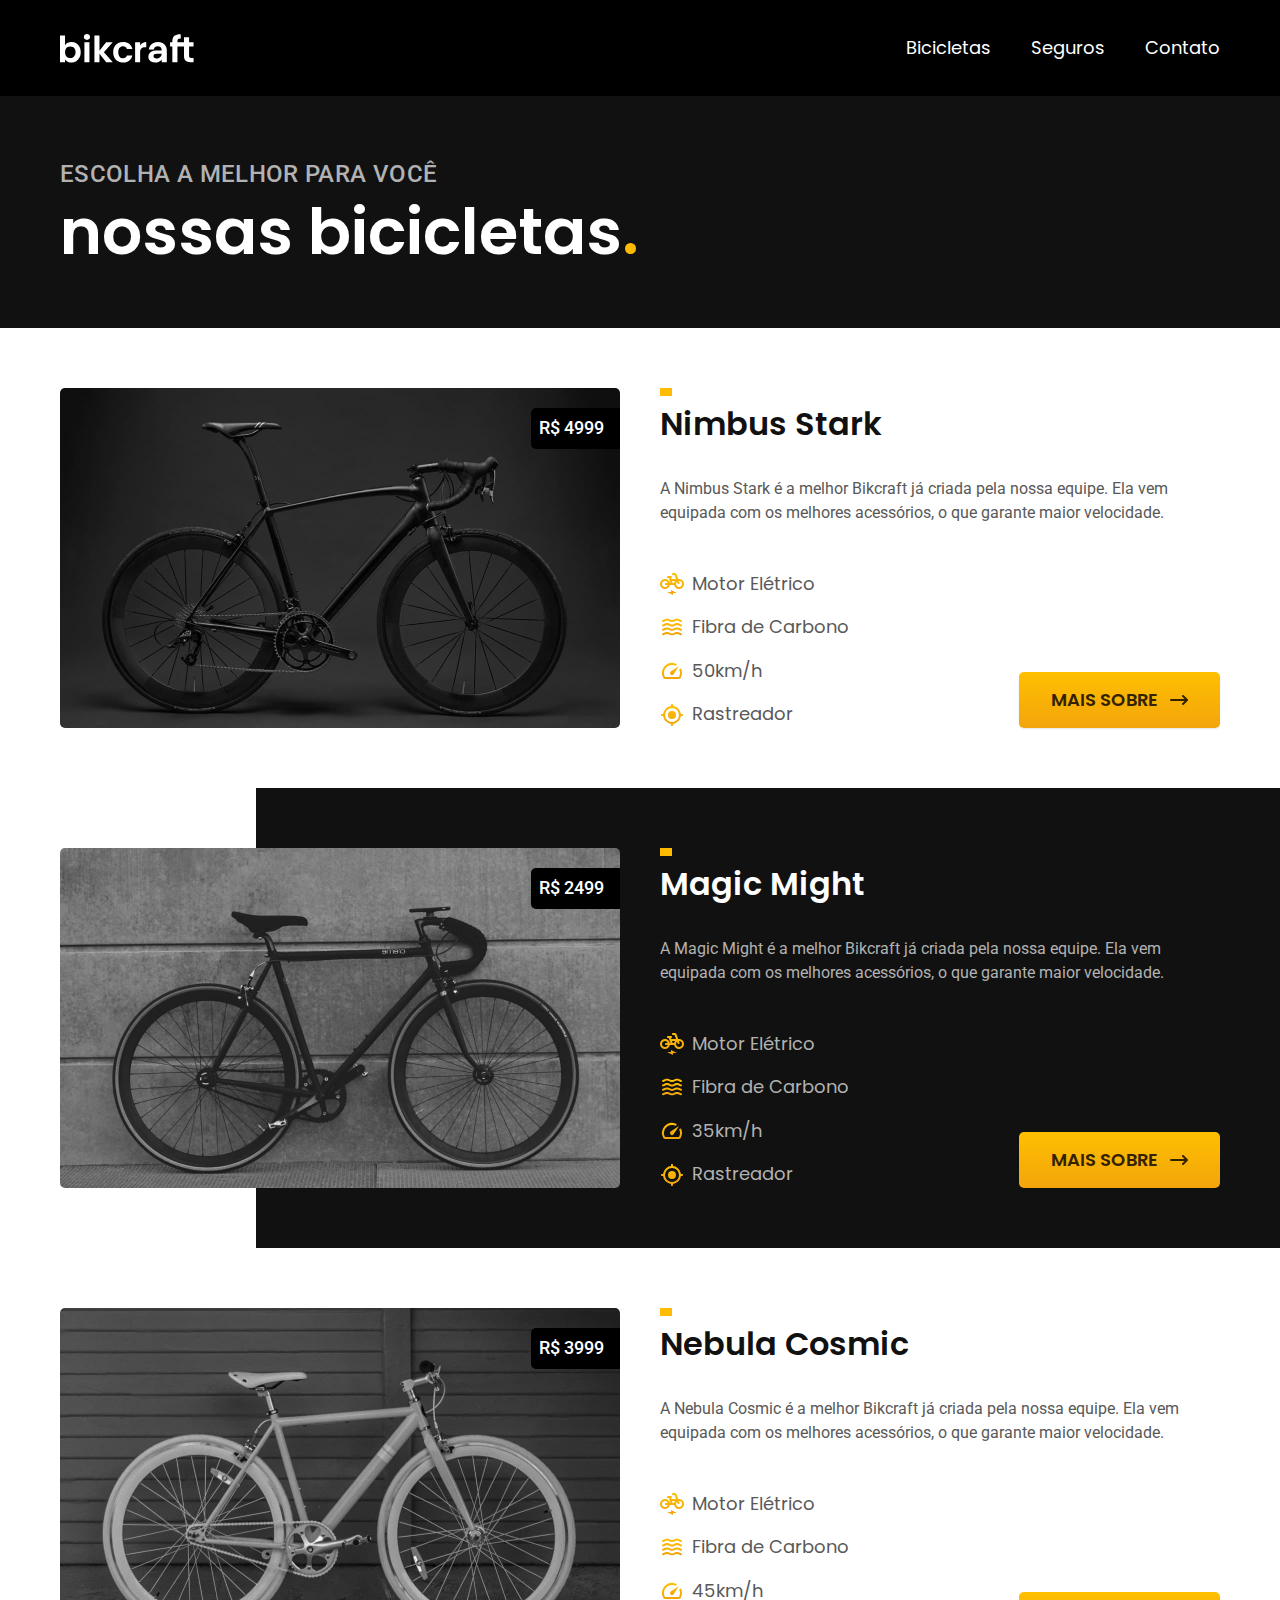
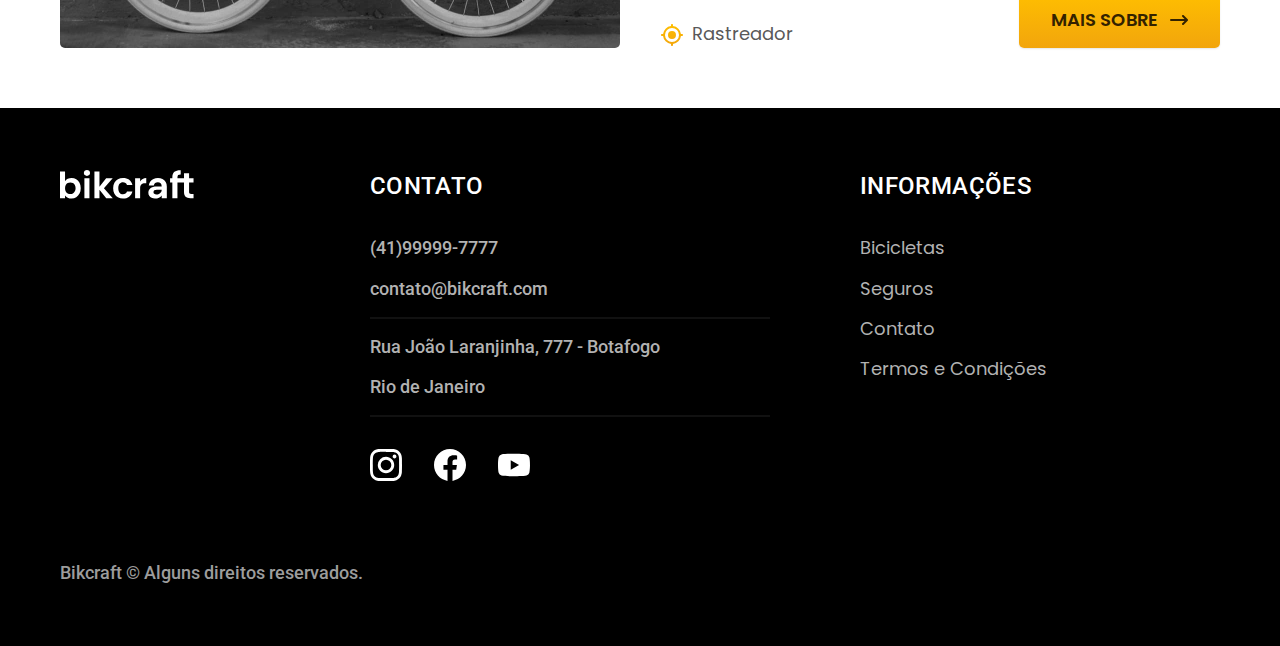
==== bicicletas.html @ 6c1818a8 "atualização bikcraft" ====
<!DOCTYPE html>
<html lang="pt-br">
<head>
    <meta charset="UTF-8">
    <meta http-equiv="X-UA-Compatible" content="IE=edge">
    <meta name="viewport" content="width=device-width, initial-scale=1.0">
    <meta name="description" content="Bicicletas elétricas de alta precisão e qualidade, feitas sob medida para o cliente. Explore o mundo na sua velocidade com a Bikcraft.">
    <title>Bicicletas | Bikcraft</title>
    <link rel="stylesheet" href="./css/style.css">
    <link rel="preconnect" href="https://fonts.googleapis.com">
    <link rel="preconnect" href="https://fonts.gstatic.com" crossorigin>
    <link href="https://fonts.googleapis.com/css2?family=Merriweather:ital,wght@1,900&family=Poppins:wght@400;600&family=Roboto:wght@400;500&display=swap" rel="stylesheet">
</head>
<body id="bicicletas">
    <header class="header-bg">
        <div class="header container">
            <a href="./">
                <img src="img/bikcraft.svg" alt="Bikcraft">
            </a>
            <nav aria-label="primaria">
                <ul class="header-menu font-1-m color-1">
                    <li><a href="./bicicletas.html">Bicicletas</a></li>
                    <li><a href="./seguros.html">Seguros</a></li>
                    <li><a href="./contato.html">Contato</a></li>
                </ul>
            </nav>
        </div>
    </header>

    <main>
        <div class="titulo-bg">
            <div class="titulo container">
                <p class="font-2-l-b color-5">escolha a melhor para você</p>
                <h1 class="font-1-xxl color-0">nossas bicicletas<span class="cor-p1">.</span></h1>
            </div>
        </div>
        <!-- BICICLETA 1 -->
        <div class="bicicletas-bg">
            <div class="bicicletas container">
                <div class="bicicletas-imagem">
                    <img src="img/bicicletas/nimbus.jpg" alt="Bicicleta Preta">
                    <span class="font-2-m color-0">R$ 4999</span>
                </div>
                <div class="bicicletas-conteudo">
                    <h2 class="font-1-xl">Nimbus Stark</h2>
                    <p class="font-2-s color-8">A Nimbus Stark é a melhor Bikcraft já criada pela nossa equipe. Ela vem equipada com os melhores acessórios, o que garante maior velocidade.</p>
                    <ul class="font-1-m color-8">
                        <li><img src="img/icones/eletrica.svg" alt="">Motor Elétrico</li>
                        <li><img src="img/icones/carbono.svg" alt="">Fibra de Carbono</li>
                        <li><img src="img/icones/velocidade.svg" alt="">50km/h</li>
                        <li><img src="img/icones/rastreador.svg" alt="">Rastreador</li>
                    </ul>
                    <a class="botao seta" href="./bicicletas/nimbus.html">Mais sobre</a>
                </div>
            </div>
        </div>
        <!-- BICICLETA 2 -->
        <div class="bicicletas-bg">
            <div class="bicicletas container">
                <div class="bicicletas-imagem">
                    <img src="img/bicicletas/magic.jpg" alt="Bicicleta Preta">
                    <span class="font-2-m color-0">R$ 2499</span>
                </div>
                <div class="bicicletas-conteudo">
                    <h2 class="font-1-xl color-0">Magic Might</h2>
                    <p class="font-2-s color-5">A Magic Might é a melhor Bikcraft já criada pela nossa equipe. Ela vem equipada com os melhores acessórios, o que garante maior velocidade.</p>
                    <ul class="font-1-m color-5">
                        <li><img src="img/icones/eletrica.svg" alt="">Motor Elétrico</li>
                        <li><img src="img/icones/carbono.svg" alt="">Fibra de Carbono</li>
                        <li><img src="img/icones/velocidade.svg" alt="">35km/h</li>
                        <li><img src="img/icones/rastreador.svg" alt="">Rastreador</li>
                    </ul>
                    <a class="botao seta" href="./bicicletas/magic.html">Mais sobre</a>
                </div>
            </div>
        </div>
        <!-- BICICLETA 3 -->
        <div class="bicicletas-bg">
            <div class="bicicletas container">
                <div class="bicicletas-imagem">
                    <img src="img/bicicletas/nebula.jpg" alt="Bicicleta Preta">
                    <span class="font-2-m color-0">R$ 3999</span>
                </div>
                <div class="bicicletas-conteudo">
                    <h2 class="font-1-xl">Nebula Cosmic</h2>
                    <p class="font-2-s color-8">A Nebula Cosmic é a melhor Bikcraft já criada pela nossa equipe. Ela vem equipada com os melhores acessórios, o que garante maior velocidade.</p>
                    <ul class="font-1-m color-8">
                        <li><img src="img/icones/eletrica.svg" alt="">Motor Elétrico</li>
                        <li><img src="img/icones/carbono.svg" alt="">Fibra de Carbono</li>
                        <li><img src="img/icones/velocidade.svg" alt="">45km/h</li>
                        <li><img src="img/icones/rastreador.svg" alt="">Rastreador</li>
                    </ul>
                    <a class="botao seta" href="./bicicletas/nebula.html">Mais sobre</a>
                </div>
            </div>
        </div>
    </main>

    <footer class="footer-bg">
        <div class="footer container">
            <img src="img/bikcraft.svg" alt="Bikcraft">
            <div class="footer-contato">
                <h3 class="font-2-l-b color-0">Contato</h3>
                <ul class="font-2-m color-5">
                    <li><a href="tel: +5541999997777">(41)99999-7777</a></li>
                    <li><a href="mailto:contato@bikcraft.com">contato@bikcraft.com</a></li>
                    <li>Rua João Laranjinha, 777 - Botafogo</li>
                    <li>Rio de Janeiro</li>
                </ul>
                <div class="footer-redes">
                    <a href="./">
                        <img src="img/redes/instagram.svg" alt="Instagram">
                    </a>
                    <a href="./">
                        <img src="img/redes/facebook.svg" alt="Facebook">
                    </a>
                    <a href="./">
                        <img src="img/redes/youtube.svg" alt="Youtube">
                    </a>
                </div>
            </div>
            <div class="footer-informacoes">
                <h3 class="font-2-l-b color-0">Informações</h3>
                <nav>
                    <ul class="font-1-m color-5">
                        <li><a href="./bicicletas.html">Bicicletas</a></li>
                        <li><a href="./seguros.html">Seguros</a></li>
                        <li><a href="./contato.html">Contato</a></li>
                        <li><a href="./termos.html">Termos e Condições</a></li>
                    </ul>
                </nav>
            </div>
            <p class="footer-copy font-2-m color-6">Bikcraft © Alguns direitos reservados.</p>
        </div>
    </footer>
    
</body>
</html>
---- css/style.css ----
@import './global.css';
@import './utilidades/tipografia.css';
@import './utilidades/cores.css';
@import './header.css';
@import './footer.css';

/*home*/
@import './home/introducao.css';
@import './home/tecnologia.css';
@import './home/parceiros.css';
@import './home/depoimento.css';

/*bicicletas*/
@import './bicicletas/bicicletas-lista.css';
@import './bicicletas/bicicletas.css';

/*seguros*/
@import './seguros/seguros.css';
/*termos*/
@import './termos/termos.css';

/*componentes*/
@import './utilidades/componentes.css';
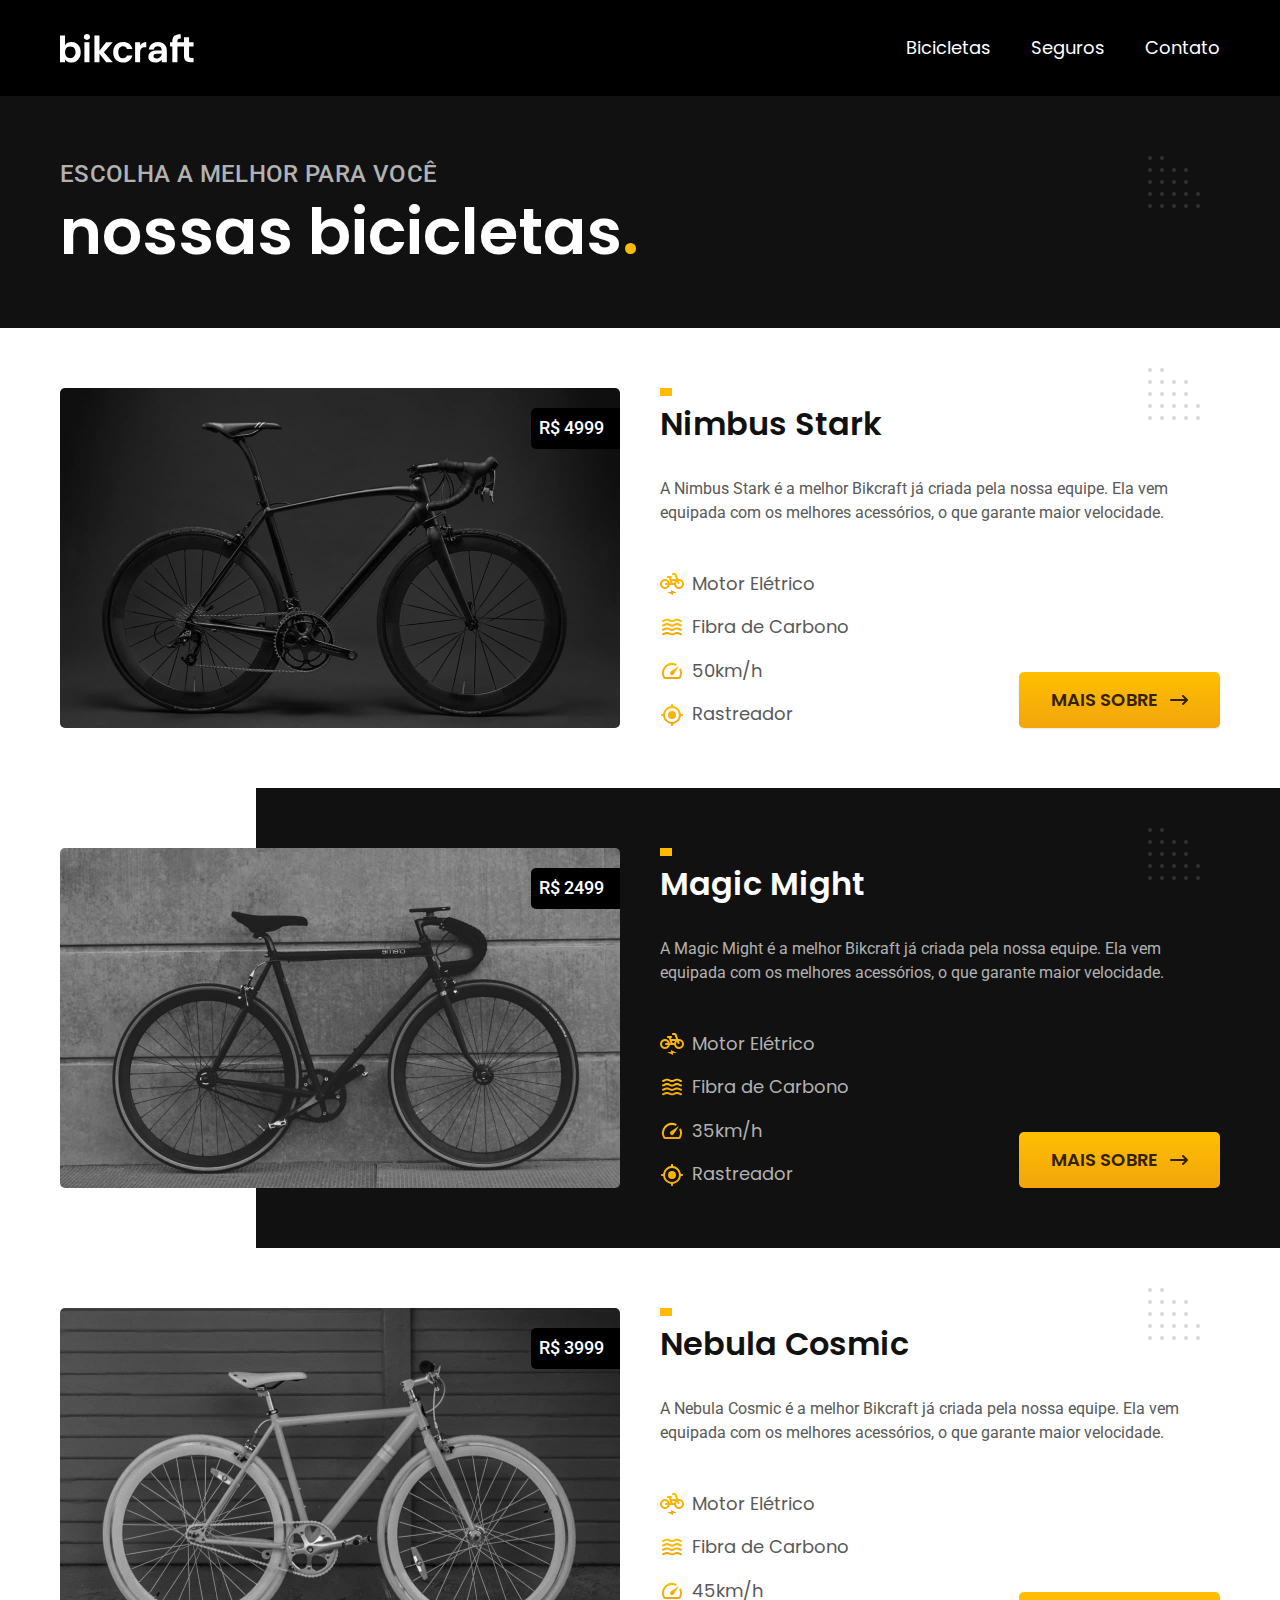
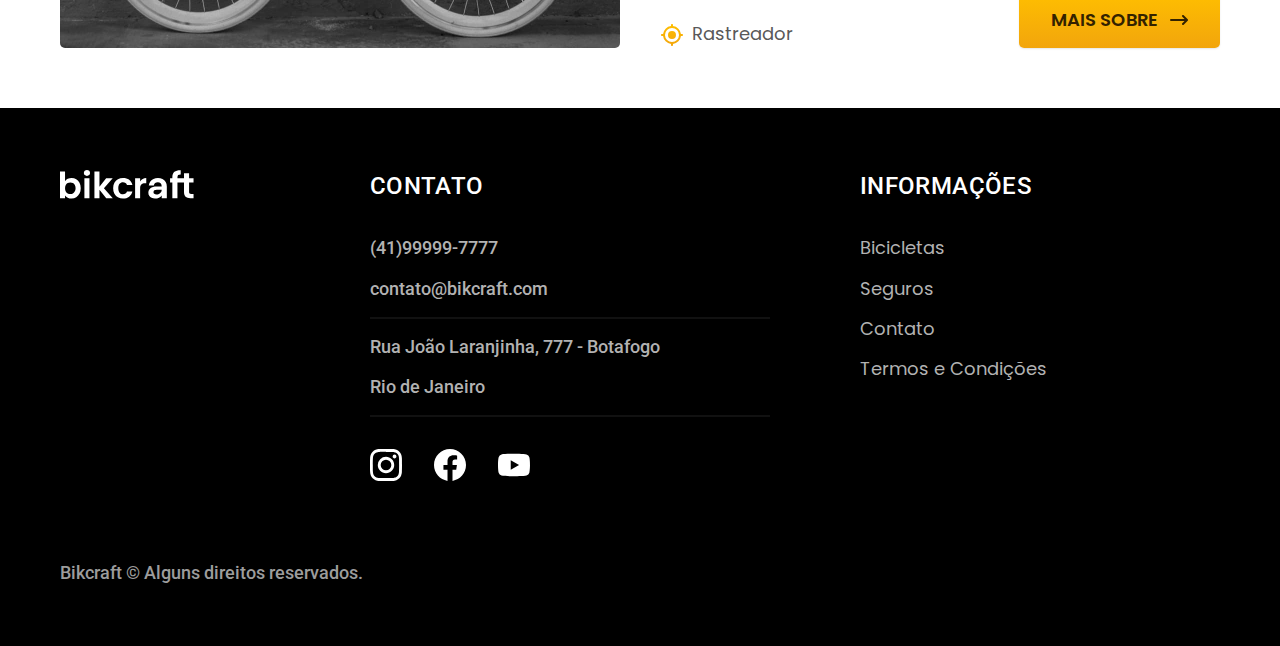
==== commit 0466032d: "arquivos restantes" ====
--- a/bicicletas.html
+++ b/bicicletas.html
@@ -6,6 +6,7 @@
     <meta name="viewport" content="width=device-width, initial-scale=1.0">
     <meta name="description" content="Bicicletas elétricas de alta precisão e qualidade, feitas sob medida para o cliente. Explore o mundo na sua velocidade com a Bikcraft.">
     <title>Bicicletas | Bikcraft</title>
+    <link rel="preload" href="./css/style.css" as="style">
     <link rel="stylesheet" href="./css/style.css">
     <link rel="preconnect" href="https://fonts.googleapis.com">
     <link rel="preconnect" href="https://fonts.gstatic.com" crossorigin>
--- a/css/style.css
+++ b/css/style.css
@@ -14,11 +14,24 @@
 @import './bicicletas/bicicletas-lista.css';
 @import './bicicletas/bicicletas.css';
 
+/*bicicleta-interna*/
+@import './bicicleta-interna/bicicleta.css';
+@import './bicicleta-interna/seguro-bike.css';
+
 /*seguros*/
 @import './seguros/seguros.css';
+@import './seguros/vantagens.css';
+@import './seguros/perguntas.css';
+
 /*termos*/
 @import './termos/termos.css';
 
+/*contato*/
+@import './contato/contato.css';
+@import './contato/lojas.css';
+@import './orcamento/orcamento.css';
+
 /*componentes*/
 @import './utilidades/componentes.css';
+@import './utilidades/formulario.css';
 
--- a/css/style.css
+++ b/css/style.css
@@ -14,11 +14,24 @@
 @import './bicicletas/bicicletas-lista.css';
 @import './bicicletas/bicicletas.css';
 
+/*bicicleta-interna*/
+@import './bicicleta-interna/bicicleta.css';
+@import './bicicleta-interna/seguro-bike.css';
+
 /*seguros*/
 @import './seguros/seguros.css';
+@import './seguros/vantagens.css';
+@import './seguros/perguntas.css';
+
 /*termos*/
 @import './termos/termos.css';
 
+/*contato*/
+@import './contato/contato.css';
+@import './contato/lojas.css';
+@import './orcamento/orcamento.css';
+
 /*componentes*/
 @import './utilidades/componentes.css';
+@import './utilidades/formulario.css';
 
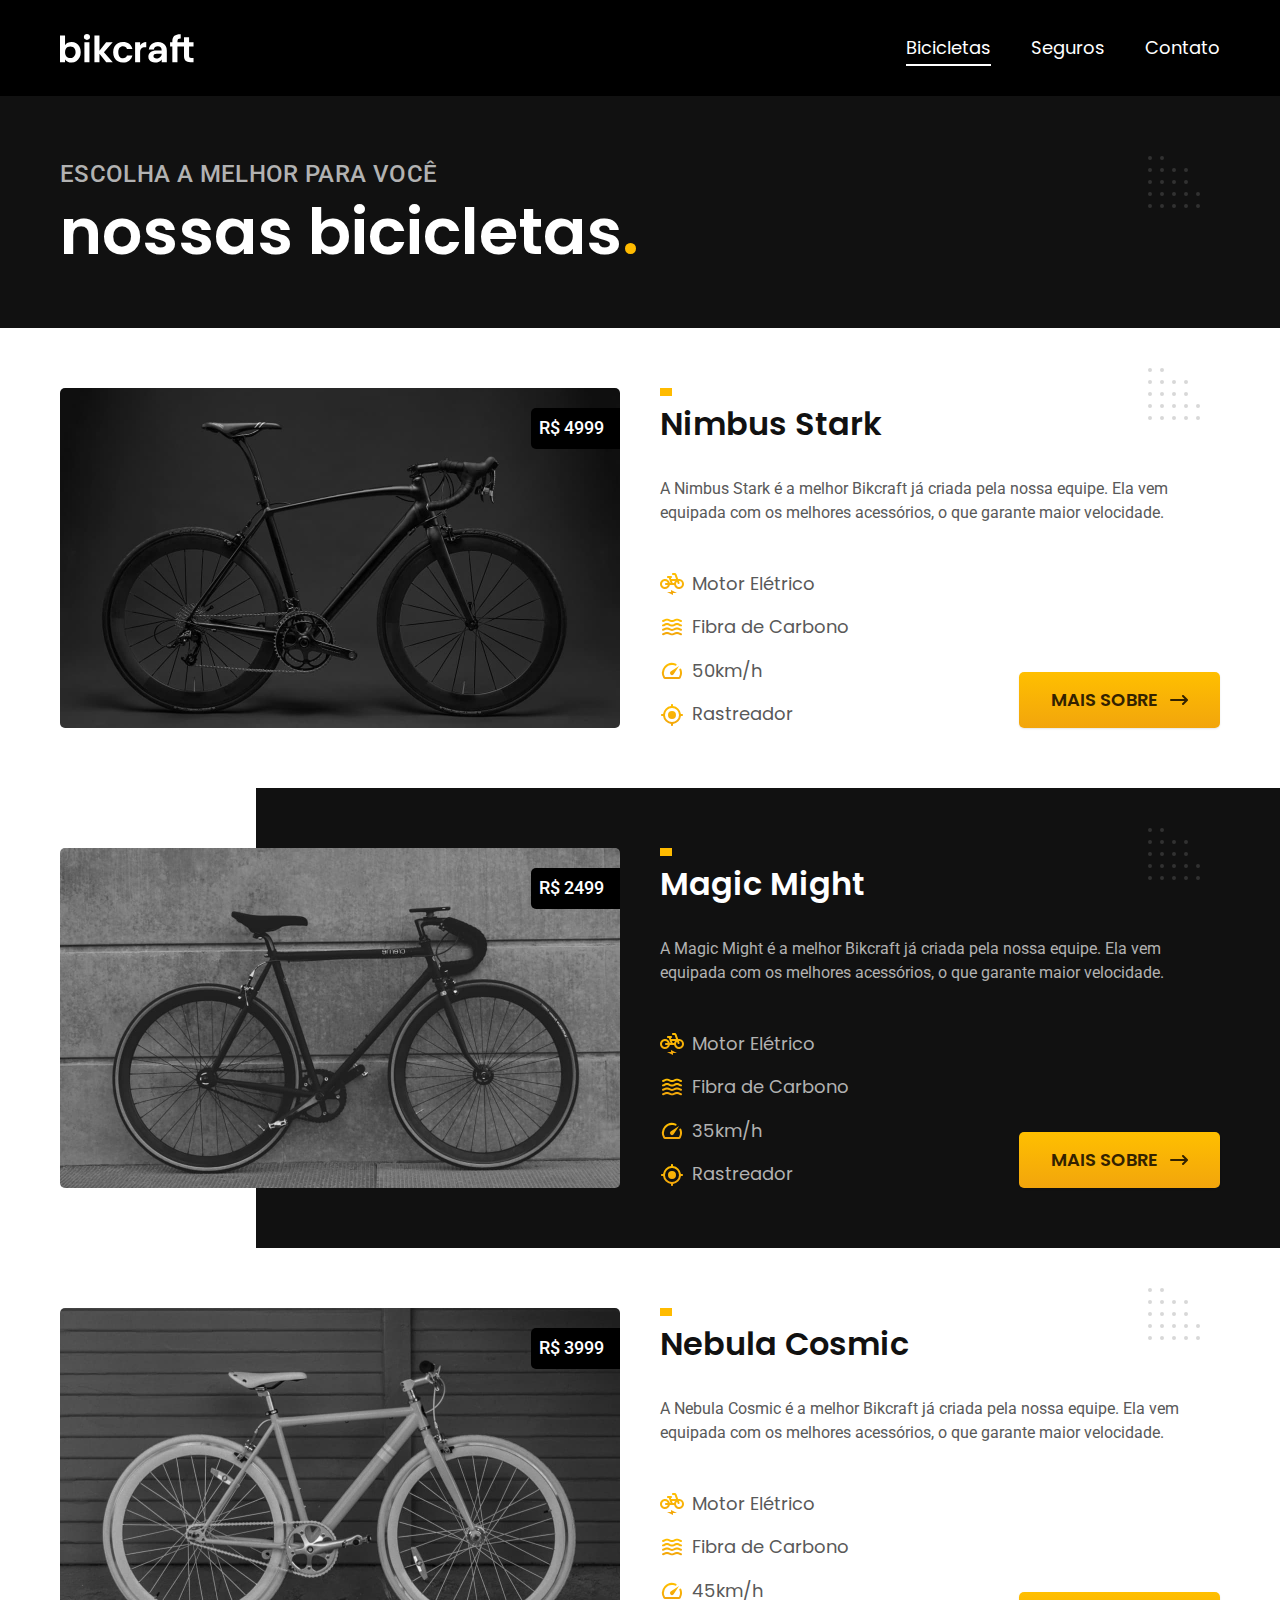
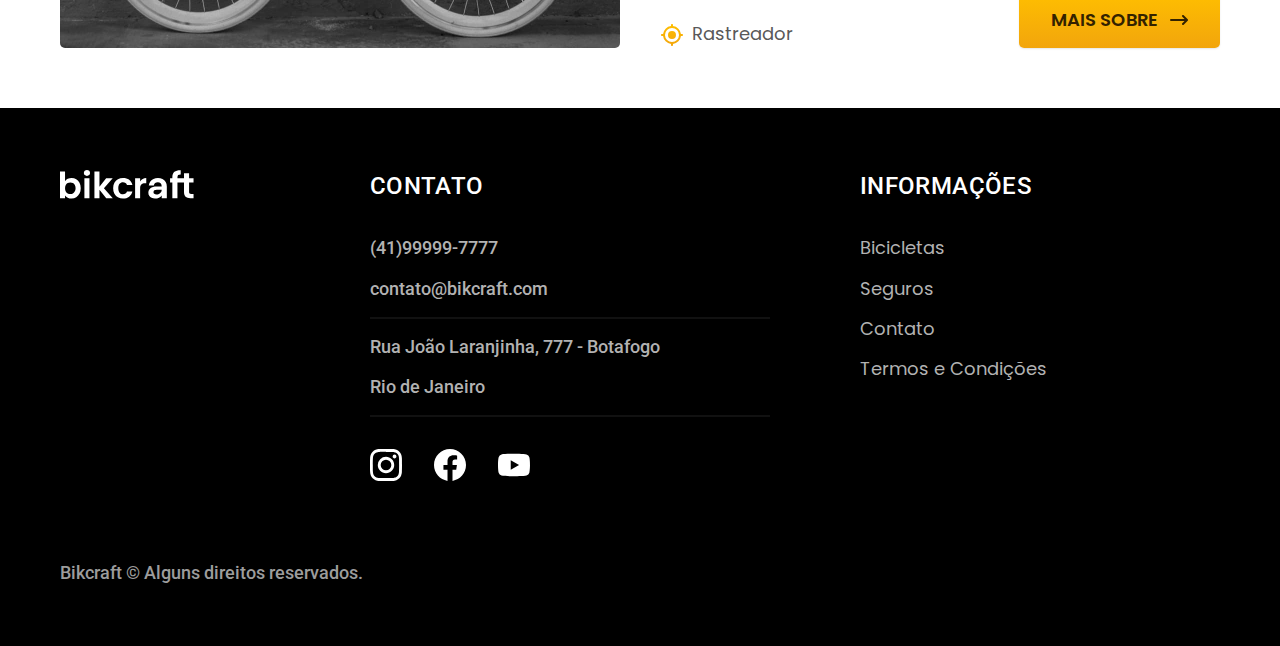
==== commit 48802c85: "add js" ====
--- a/bicicletas.html
+++ b/bicicletas.html
@@ -11,6 +11,9 @@
     <link rel="preconnect" href="https://fonts.googleapis.com">
     <link rel="preconnect" href="https://fonts.gstatic.com" crossorigin>
     <link href="https://fonts.googleapis.com/css2?family=Merriweather:ital,wght@1,900&family=Poppins:wght@400;600&family=Roboto:wght@400;500&display=swap" rel="stylesheet">
+<script>
+        document.documentElement.classList.add('js');
+    </script>
 </head>
 <body id="bicicletas">
     <header class="header-bg">
@@ -135,5 +138,6 @@
         </div>
     </footer>
     
+<script src="./js/script.js"></script>
 </body>
 </html>--- a/css/style.css
+++ b/css/style.css
@@ -1,8 +1,10 @@
 @import './global.css';
 @import './utilidades/tipografia.css';
 @import './utilidades/cores.css';
+@import './utilidades/animacao.css';
 @import './header.css';
 @import './footer.css';
+
 
 /*home*/
 @import './home/introducao.css';
--- a/css/style.css
+++ b/css/style.css
@@ -1,8 +1,10 @@
 @import './global.css';
 @import './utilidades/tipografia.css';
 @import './utilidades/cores.css';
+@import './utilidades/animacao.css';
 @import './header.css';
 @import './footer.css';
+
 
 /*home*/
 @import './home/introducao.css';
